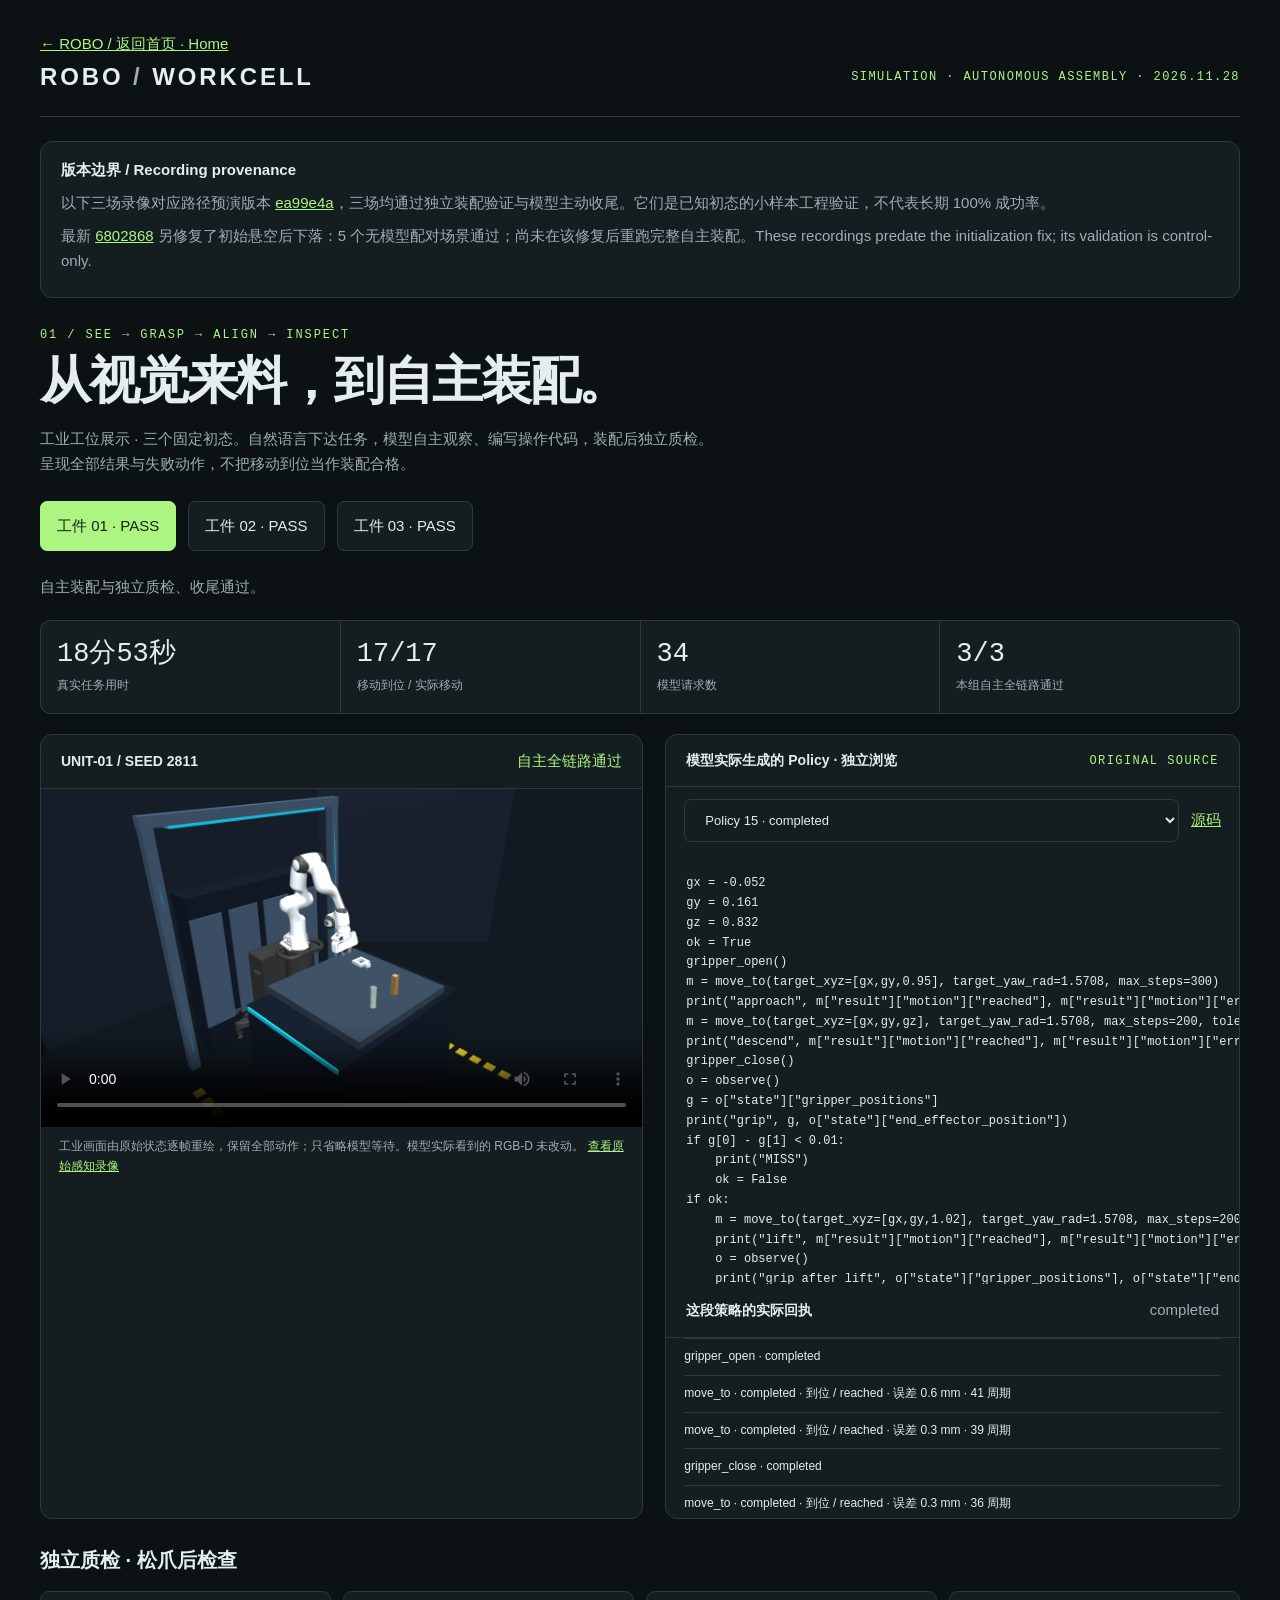
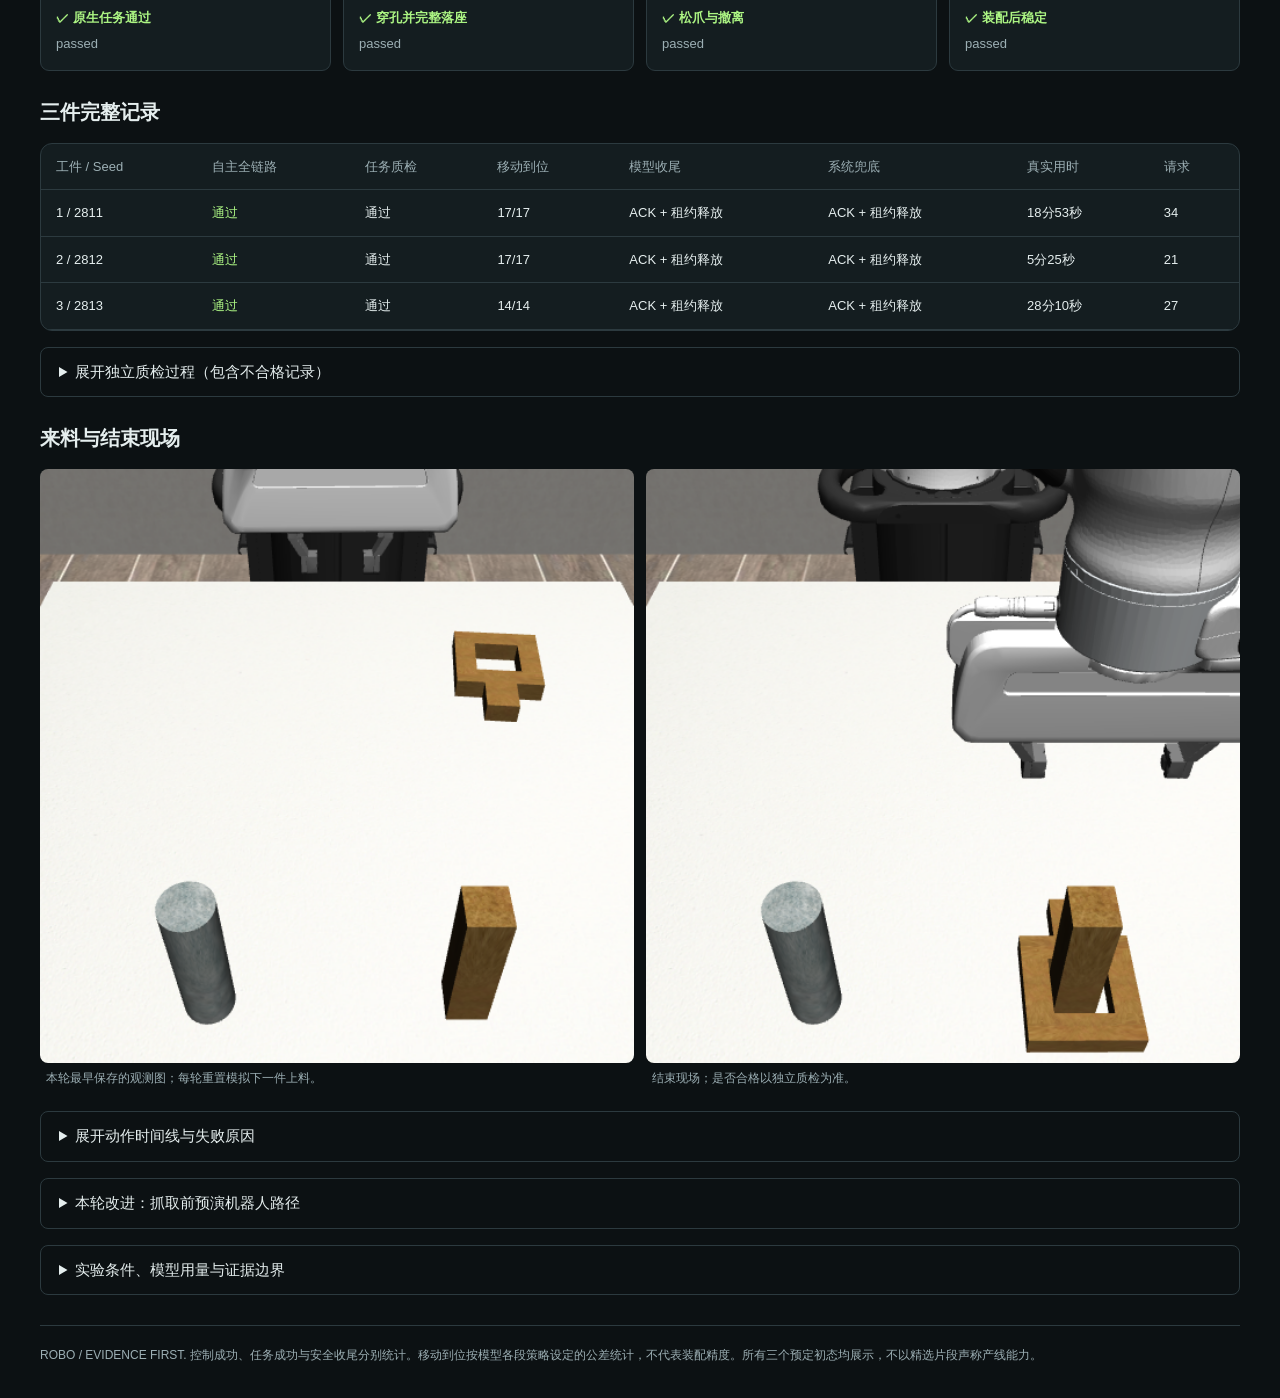
==== assembly/index.html @ 978b07e2 "feat: publish autonomous assembly workcell recordings and provenance" ====
<!doctype html><html lang="zh-CN"><meta charset="utf-8"><meta name="viewport" content="width=device-width,initial-scale=1"><title>Robo — 自主装配工位</title>
<style>
:root{color-scheme:dark;--bg:#0c1113;--panel:#141d20;--border:#2c3a3f;--text:#e5eeee;--muted:#9cafb4;--green:#acf583;--orange:#ffbb72;--red:#ff9e94}*{box-sizing:border-box}body{margin:0;background:var(--bg);color:var(--text);font:15px/1.65 -apple-system,BlinkMacSystemFont,'PingFang SC',sans-serif}main{max-width:1500px;margin:auto;padding:32px 40px}header{display:flex;justify-content:space-between;gap:24px;align-items:center;border-bottom:1px solid var(--border);padding-bottom:20px}.brand{font-weight:800;letter-spacing:.12em;font-size:24px}.tag{color:var(--green);font:12px ui-monospace,monospace;letter-spacing:.12em}.eyebrow{color:var(--green);font:12px ui-monospace,monospace;letter-spacing:.16em;margin:30px 0 6px}h1{font-size:clamp(32px,4vw,54px);letter-spacing:-.04em;line-height:1.15;margin:10px 0 16px}p{color:var(--muted);margin:8px 0 20px}nav{display:flex;gap:12px;flex-wrap:wrap;margin:24px 0}button,select,a.button{border:1px solid var(--border);background:var(--panel);color:var(--text);border-radius:7px;padding:12px 16px;font:inherit;cursor:pointer;text-decoration:none}button.active{background:var(--green);color:#13230b;border-color:var(--green)}button:focus-visible,select:focus-visible,a:focus-visible{outline:3px solid var(--orange);outline-offset:3px}button:hover{border-color:var(--green)}.grid{display:grid;grid-template-columns:minmax(0,1.05fr) minmax(0,1fr);gap:22px}.panel{background:var(--panel);border:1px solid var(--border);border-radius:12px;overflow:hidden}.bar{padding:14px 20px;border-bottom:1px solid var(--border);display:flex;justify-content:space-between;gap:10px;align-items:center}.bar strong{font-size:14px}.muted{color:var(--muted)}video{width:100%;display:block;max-height:600px;background:#080c0e;aspect-ratio:16/9;object-fit:contain}.video-note{padding:10px 18px;font-size:12px;color:var(--muted)}.kpis{display:grid;grid-template-columns:repeat(4,1fr);gap:1px;background:var(--border);border:1px solid var(--border);border-radius:10px;overflow:hidden;margin:20px 0}.kpi{background:var(--panel);padding:16px}.kpi b{display:block;font:27px/1.3 ui-monospace,monospace}.kpi span{font-size:12px;color:var(--muted)}.pass{color:var(--green)}.fail{color:var(--red)}.warn{color:var(--orange)}pre{margin:0;padding:20px;overflow:auto;font:12px/1.65 ui-monospace,SFMono-Regular,Menlo,monospace;tab-size:4;white-space:pre;max-height:430px;min-height:250px}.policy-controls{padding:12px 18px;display:flex;align-items:center;gap:12px}.policy-controls a{white-space:nowrap;flex-shrink:0}.policy-controls select{width:100%;min-width:0;font-size:13px}.receipt{padding:0 18px 16px;font-size:12px;max-height:180px;overflow:auto}.receipt div{padding:8px 0;border-top:1px solid var(--border)}.section{margin-top:25px}h2{font-size:20px;margin:0 0 14px}.checks{display:grid;grid-template-columns:repeat(4,1fr);gap:12px}.check{padding:15px;background:var(--panel);border:1px solid var(--border);border-radius:9px;font-size:13px}.check b{display:block;margin-bottom:5px}.check span{color:var(--muted)}table{width:100%;border-collapse:collapse;font-size:13px}td,th{padding:12px 15px;border-bottom:1px solid var(--border);text-align:left;white-space:nowrap}th{color:var(--muted);font-weight:400}.scroll{overflow:auto}.images{display:grid;grid-template-columns:1fr 1fr;gap:12px}.images img{width:100%;display:block;border-radius:8px}.images figure{margin:0}.images figcaption{font-size:12px;color:var(--muted);padding:6px}details{margin:16px 0;border:1px solid var(--border);border-radius:8px;padding:12px 18px}summary{cursor:pointer}details p{font-size:13px;margin:14px 0 4px}.foot{font-size:12px;color:var(--muted);border-top:1px solid var(--border);padding-top:20px;margin-top:30px}a{color:var(--green)}.ledger{max-height:290px;overflow:auto}.empty{padding:30px;color:var(--muted)}@media(max-width:900px){main{padding:20px}.grid{grid-template-columns:1fr}.checks{grid-template-columns:1fr 1fr}.tag{font-size:10px}.kpis{grid-template-columns:1fr 1fr}h1{font-size:36px}}
</style>
<main><a href="../" style="color:var(--green)">← ROBO / 返回首页 · Home</a><header><div class="brand">ROBO <span class="muted">/</span> WORKCELL</div><div class="tag">SIMULATION · AUTONOMOUS ASSEMBLY · 2026.11.28</div></header>
<section class="panel" style="padding:16px 20px;margin:24px 0"><strong>版本边界 / Recording provenance</strong><p style="margin:8px 0">以下三场录像对应路径预演版本 <a href="https://github.com/hxx90/coding-agent-harness/commit/ea99e4af272f3b3e400b6717c5400585ddd5ea80">ea99e4a</a>，三场均通过独立装配验证与模型主动收尾。它们是已知初态的小样本工程验证，不代表长期 100% 成功率。</p><p style="margin:8px 0">最新 <a href="https://github.com/hxx90/coding-agent-harness/commit/6802868bf4bb532f361276864026e5492bf01d02">6802868</a> 另修复了初始悬空后下落：5 个无模型配对场景通过；尚未在该修复后重跑完整自主装配。These recordings predate the initialization fix; its validation is control-only.</p></section><div class="eyebrow">01 / SEE → GRASP → ALIGN → INSPECT</div><h1>从视觉来料，到自主装配。</h1><p>工业工位展示 · 三个固定初态。自然语言下达任务，模型自主观察、编写操作代码，装配后独立质检。<br>呈现全部结果与失败动作，不把移动到位当作装配合格。</p>
<nav id="units" aria-label="选择工件"></nav><p id="outcome"></p><div class="kpis" id="kpis"></div>
<div class="grid"><section class="panel"><div class="bar"><strong id="videoTitle">工位录像</strong><span id="verdict"></span></div><video id="video" controls playsinline preload="metadata"></video><div class="video-note">工业画面由原始状态逐帧重绘，保留全部动作；只省略模型等待。模型实际看到的 RGB-D 未改动。 <a id="actorVideo">查看原始感知录像</a></div></section>
<section class="panel"><div class="bar"><strong>模型实际生成的 Policy · 独立浏览</strong><span class="tag">ORIGINAL SOURCE</span></div><div class="policy-controls"><select id="policy" aria-label="选择策略源码"></select><a id="download" download>源码</a></div><pre id="code"></pre><div class="bar"><strong>这段策略的实际回执</strong><span class="muted" id="policyStatus"></span></div><div class="receipt" id="receipts"></div></section></div>
<section class="section"><h2>独立质检 · 松爪后检查</h2><div class="checks" id="checks"></div></section>
<section class="section"><h2>三件完整记录</h2><div class="panel scroll"><table><thead><tr><th>工件 / Seed</th><th>自主全链路</th><th>任务质检</th><th>移动到位</th><th>模型收尾</th><th>系统兜底</th><th>真实用时</th><th>请求</th></tr></thead><tbody id="results"></tbody></table></div></section>
<details><summary>展开独立质检过程（包含不合格记录）</summary><div class="scroll"><table><thead><tr><th>任务时间</th><th>来源</th><th>结果</th><th>通过检查</th></tr></thead><tbody id="qcHistory"></tbody></table></div></details><section class="section"><h2>来料与结束现场</h2><div class="images"><figure><img id="initial" alt="本轮最早保存的观测图"><figcaption>本轮最早保存的观测图；每轮重置模拟下一件上料。</figcaption></figure><figure><img id="final" alt="本轮结束现场"><figcaption>结束现场；是否合格以独立质检为准。</figcaption></figure></div></section>
<details><summary>展开动作时间线与失败原因</summary><p>以下是任务墙钟时间，不是视频播放进度。代码浏览也不会改变或重放任何动作。</p><div class="ledger"><table><thead><tr><th>时间</th><th>Policy</th><th>动作</th><th>结果</th><th>位置误差</th></tr></thead><tbody id="actions"></tbody></table></div><p id="errors"></p></details>
<details><summary>本轮改进：抓取前预演机器人路径</summary><p>对同一视觉估计，原角度在无模型诊断中未到位；夹爪等价朝向的五段路径通过。模型自行估计路径并调用预演。预演不含活动物体接触或载荷，不能保证实际抓取与装配。</p><p>维持 legacy 控制器，H1 与模型不变。新增虚拟计算单独统计；历史结果不构成等算力随机 A/B。</p></details><details><summary>实验条件、模型用量与证据边界</summary><p id="conditions"></p><p id="tokens"></p><p>固定候选版本，H1 开启；没有注入历史成功策略，没有向模型提供物体真值。单件场景重置模拟上料，并非连续供料设备。本演示不能证明工厂节拍、长期成功率或真实机器人可靠性。</p><p><a href="data.json">结构化演示数据</a> · <a href="evidence.md">完整报告</a> · <a href="protocol.json">预先固定的协议</a></p></details>
<div class="foot">ROBO / EVIDENCE FIRST. 控制成功、任务成功与安全收尾分别统计。移动到位按模型各段策略设定的公差统计，不代表装配精度。所有三个预定初态均展示，不以精选片段声称产线能力。</div></main>
<script src="data.js"></script><script>
const $=s=>document.querySelector(s), D=window.DEMO;let current=null;
const duration=s=>`${Math.floor(Math.round(s)/60)}分${Math.round(s)%60}秒`,bool=b=>b?'通过':'未通过';
function cell(text,cls=''){const e=document.createElement('td');e.textContent=text;e.className=cls;return e}
function policyView(index){const p=current.policies[index];$('#code').textContent=p?p.code:'本轮没有生成可保存的策略。';$('#receipts').replaceChildren();$('#policyStatus').textContent=p?p.status:'';$('#download').hidden=!p;if(!p)return;$('#download').href=p.path;for(const s of p.steps){const e=document.createElement('div');const m=s.motion;e.textContent=`${s.name||s.kind} · ${s.status||'已记录'}`+(m?` · ${m.reached?'到位':'未到位'} / ${m.reason} · 误差 ${(m.error_max_m*1000).toFixed(1)} mm · ${m.cycles} 周期`:'');if(m&&!m.reached)e.className='warn';$('#receipts').append(e)}}
function selectRun(r){current=r;$("#outcome").textContent=r.outcome;for(const b of $('#units').children)b.classList.toggle('active',b.dataset.id===r.id);$('#videoTitle').textContent=`${r.id.toUpperCase()} / SEED ${r.seed}`;$('#verdict').textContent=r.full_success?'自主全链路通过':'未完成自主全链路';$('#verdict').className=r.full_success?'pass':'warn';const v=$('#video');if(r.video){v.src=r.video;v.hidden=false;v.poster=r.poster||r.initial||''}else{v.removeAttribute('src');v.hidden=true}$('#kpis').replaceChildren();for(const [value,label]of [[duration(r.elapsed_seconds),'真实任务用时'],[`${r.control_reached}/${r.control_attempts}`,'移动到位 / 实际移动'],[r.requests,'模型请求数'],[`${D.runs.filter(x=>x.full_success).length}/${D.runs.length}`,'本组自主全链路通过']]){const e=document.createElement('div');e.className='kpi';const b=document.createElement('b');b.textContent=value;const s=document.createElement('span');s.textContent=label;e.append(b,s);$('#kpis').append(e)}
$('#actorVideo').href=r.actor_video||r.video;$('#policy').replaceChildren();r.policies.forEach((p,i)=>{const o=document.createElement('option');o.value=i;o.textContent=`Policy ${String(p.index).padStart(2,'0')} · ${p.status}`;$('#policy').append(o)});$('#policy').disabled=!r.policies.length;const focusIndex=Math.max(0,r.policies.findLastIndex(p=>p.status==='completed'&&p.steps.some(s=>s.name==='gripper_close')));$('#policy').value=focusIndex;policyView(focusIndex);
$('#checks').replaceChildren();const labels={official_nut_assembly:'原生任务通过',peg_inside_seated_hole:'穿孔并完整落座',released_and_retreated:'松爪与撤离',stable_insertion:'装配后稳定'};for(const [name,label]of Object.entries(labels)){const c=r.checks.find(x=>x.name===name),e=document.createElement('div');e.className='check';const b=document.createElement('b');b.textContent=(c&&c.status==='passed'?'✓ ':'— ')+label;b.className=c&&c.status==='passed'?'pass':'warn';const s=document.createElement('span');s.textContent=c?c.status:'未获得外部质检结果';e.append(b,s);$('#checks').append(e)}
for(const key of ['initial','final']){const img=$('#'+key);img.hidden=!r[key];if(r[key])img.src=r[key]}
$('#qcHistory').replaceChildren();for(const q of r.verification_history){const tr=document.createElement('tr');tr.append(cell(duration(q.wall_seconds)),cell(q.source),cell(q.status,q.status==='passed'?'pass':'warn'),cell(`${q.checks.filter(c=>c.status==='passed').length}/${q.checks.length}`));$('#qcHistory').append(tr)}$('#actions').replaceChildren();for(const a of r.actions){const tr=document.createElement('tr'),m=a.motion;tr.append(cell(a.wall_seconds===null?'—':duration(a.wall_seconds)),cell(String(a.policy)),cell(a.name),cell(m?m.reason:(a.preview?`预演 ${a.preview.reason} / ${a.preview.completed_waypoints} 段`:(a.status||'已记录')),m&&!m.reached?'warn':''),cell(m?`${(m.error_max_m*1000).toFixed(1)} mm`:'—'));$('#actions').append(tr)}
$('#errors').textContent='模型响应错误：'+JSON.stringify(r.errors)+'；工具/策略错误：'+JSON.stringify(r.tool_errors||[]);$('#conditions').textContent=`模型 ${r.model.name} · H1 ${r.h1} · Seed ${r.seed} · 虚拟预演 ${r.preview_passed}/${r.preview_calls} 通过，${r.virtual_cycles} 周期，${r.preview_seconds.toFixed(1)} 秒 · 策略 ${r.policies.length} 段 · H1 实际调用 ${r.helper_calls} 次 · 试验候选源码一致 ${r.source_unchanged?'是':'否'} · 项目配置已恢复 ${r.config_restored?'是':'否'}。`;$('#tokens').textContent=`报告输入 ${r.input_tokens.toLocaleString()} tokens，输出 ${r.output_tokens.toLocaleString()}，缓存 ${r.cached_tokens.toLocaleString()}；用量未知请求 ${r.usage_unknown_requests}。这是后端报告用量，不据此推算费用。`;}
$('#policy').addEventListener('change',e=>policyView(Number(e.target.value)));
for(const [i,r]of D.runs.entries()){const b=document.createElement('button');b.dataset.id=r.id;b.textContent=`工件 ${String(i+1).padStart(2,'0')} · ${r.full_success?'PASS':'INCOMPLETE'}`;b.onclick=()=>selectRun(r);$('#units').append(b);const tr=document.createElement('tr');tr.append(cell(`${i+1} / ${r.seed}`),cell(bool(r.full_success),r.full_success?'pass':'warn'),cell(bool(r.task_passed)),cell(`${r.control_reached}/${r.control_attempts}`),cell(r.actor_cleanup?'ACK + 租约释放':'未完整完成'),cell(r.fallback_stop_ack&&r.fallback_release?'ACK + 租约释放':'见报告'),cell(duration(r.elapsed_seconds)),cell(String(r.requests)));$('#results').append(tr)}if(D.runs.length)selectRun(D.runs.find(r=>r.full_success)||D.runs.reduce((a,b)=>a.physical_commands_started>=b.physical_commands_started?a:b));
</script></html>
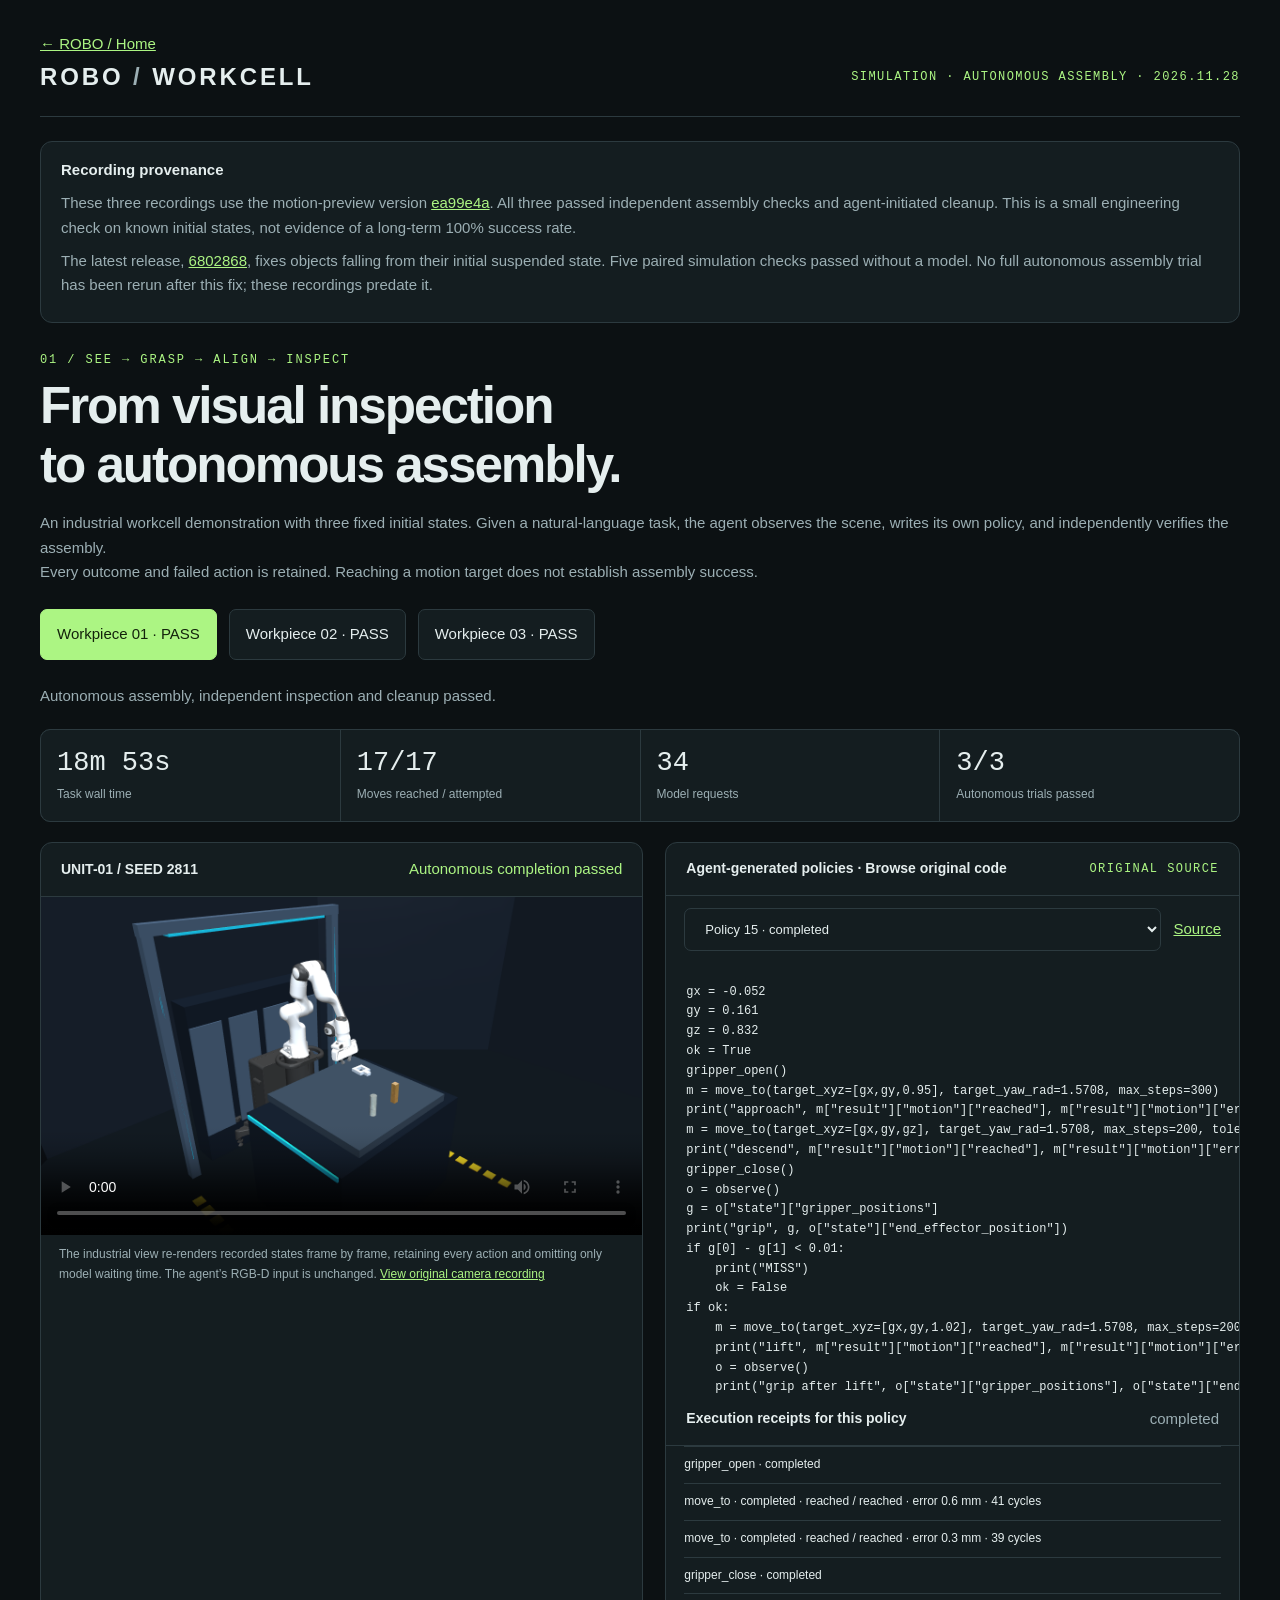
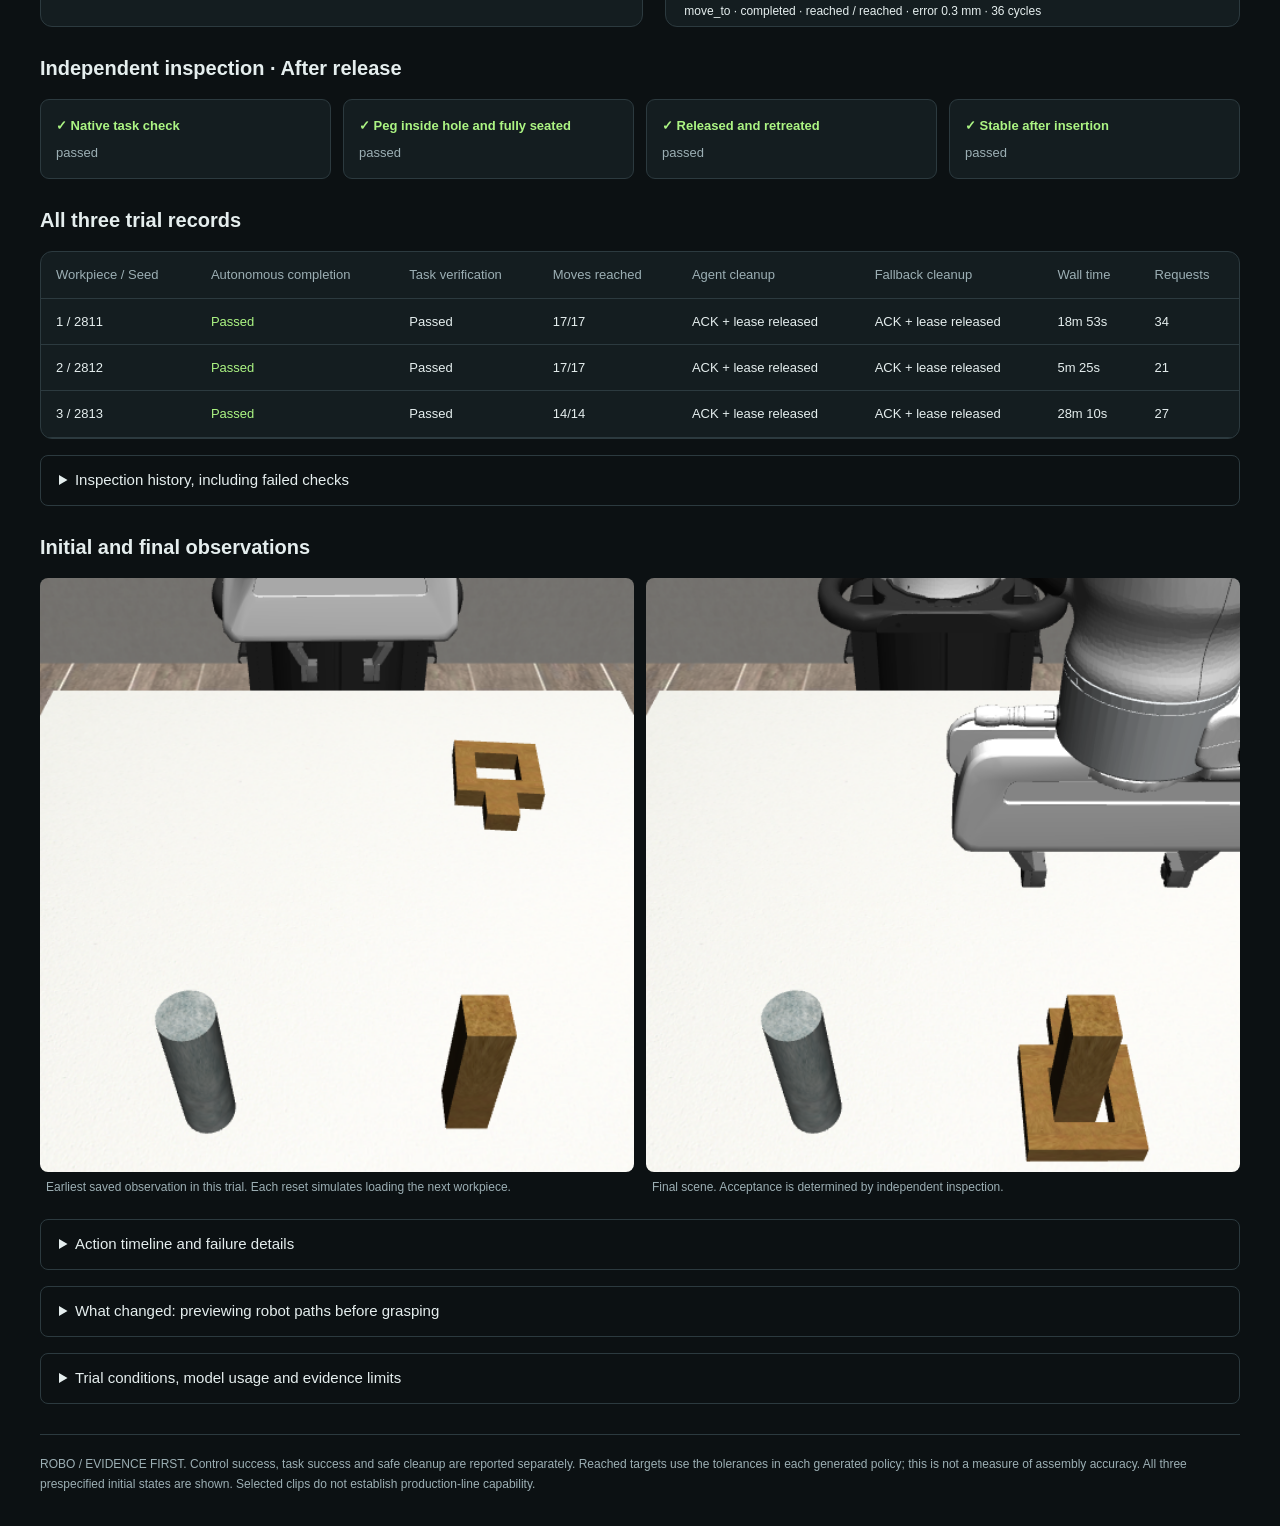
==== commit 1ca7e0ee: "fix(site): present assembly workcell and default landing page in English" ====
--- a/assembly/index.html
+++ b/assembly/index.html
@@ -1,29 +1,29 @@
-<!doctype html><html lang="zh-CN"><meta charset="utf-8"><meta name="viewport" content="width=device-width,initial-scale=1"><title>Robo — 自主装配工位</title>
+<!doctype html><html lang="en"><meta charset="utf-8"><meta name="viewport" content="width=device-width,initial-scale=1"><title>Robo — Autonomous Assembly Workcell</title>
 <style>
 :root{color-scheme:dark;--bg:#0c1113;--panel:#141d20;--border:#2c3a3f;--text:#e5eeee;--muted:#9cafb4;--green:#acf583;--orange:#ffbb72;--red:#ff9e94}*{box-sizing:border-box}body{margin:0;background:var(--bg);color:var(--text);font:15px/1.65 -apple-system,BlinkMacSystemFont,'PingFang SC',sans-serif}main{max-width:1500px;margin:auto;padding:32px 40px}header{display:flex;justify-content:space-between;gap:24px;align-items:center;border-bottom:1px solid var(--border);padding-bottom:20px}.brand{font-weight:800;letter-spacing:.12em;font-size:24px}.tag{color:var(--green);font:12px ui-monospace,monospace;letter-spacing:.12em}.eyebrow{color:var(--green);font:12px ui-monospace,monospace;letter-spacing:.16em;margin:30px 0 6px}h1{font-size:clamp(32px,4vw,54px);letter-spacing:-.04em;line-height:1.15;margin:10px 0 16px}p{color:var(--muted);margin:8px 0 20px}nav{display:flex;gap:12px;flex-wrap:wrap;margin:24px 0}button,select,a.button{border:1px solid var(--border);background:var(--panel);color:var(--text);border-radius:7px;padding:12px 16px;font:inherit;cursor:pointer;text-decoration:none}button.active{background:var(--green);color:#13230b;border-color:var(--green)}button:focus-visible,select:focus-visible,a:focus-visible{outline:3px solid var(--orange);outline-offset:3px}button:hover{border-color:var(--green)}.grid{display:grid;grid-template-columns:minmax(0,1.05fr) minmax(0,1fr);gap:22px}.panel{background:var(--panel);border:1px solid var(--border);border-radius:12px;overflow:hidden}.bar{padding:14px 20px;border-bottom:1px solid var(--border);display:flex;justify-content:space-between;gap:10px;align-items:center}.bar strong{font-size:14px}.muted{color:var(--muted)}video{width:100%;display:block;max-height:600px;background:#080c0e;aspect-ratio:16/9;object-fit:contain}.video-note{padding:10px 18px;font-size:12px;color:var(--muted)}.kpis{display:grid;grid-template-columns:repeat(4,1fr);gap:1px;background:var(--border);border:1px solid var(--border);border-radius:10px;overflow:hidden;margin:20px 0}.kpi{background:var(--panel);padding:16px}.kpi b{display:block;font:27px/1.3 ui-monospace,monospace}.kpi span{font-size:12px;color:var(--muted)}.pass{color:var(--green)}.fail{color:var(--red)}.warn{color:var(--orange)}pre{margin:0;padding:20px;overflow:auto;font:12px/1.65 ui-monospace,SFMono-Regular,Menlo,monospace;tab-size:4;white-space:pre;max-height:430px;min-height:250px}.policy-controls{padding:12px 18px;display:flex;align-items:center;gap:12px}.policy-controls a{white-space:nowrap;flex-shrink:0}.policy-controls select{width:100%;min-width:0;font-size:13px}.receipt{padding:0 18px 16px;font-size:12px;max-height:180px;overflow:auto}.receipt div{padding:8px 0;border-top:1px solid var(--border)}.section{margin-top:25px}h2{font-size:20px;margin:0 0 14px}.checks{display:grid;grid-template-columns:repeat(4,1fr);gap:12px}.check{padding:15px;background:var(--panel);border:1px solid var(--border);border-radius:9px;font-size:13px}.check b{display:block;margin-bottom:5px}.check span{color:var(--muted)}table{width:100%;border-collapse:collapse;font-size:13px}td,th{padding:12px 15px;border-bottom:1px solid var(--border);text-align:left;white-space:nowrap}th{color:var(--muted);font-weight:400}.scroll{overflow:auto}.images{display:grid;grid-template-columns:1fr 1fr;gap:12px}.images img{width:100%;display:block;border-radius:8px}.images figure{margin:0}.images figcaption{font-size:12px;color:var(--muted);padding:6px}details{margin:16px 0;border:1px solid var(--border);border-radius:8px;padding:12px 18px}summary{cursor:pointer}details p{font-size:13px;margin:14px 0 4px}.foot{font-size:12px;color:var(--muted);border-top:1px solid var(--border);padding-top:20px;margin-top:30px}a{color:var(--green)}.ledger{max-height:290px;overflow:auto}.empty{padding:30px;color:var(--muted)}@media(max-width:900px){main{padding:20px}.grid{grid-template-columns:1fr}.checks{grid-template-columns:1fr 1fr}.tag{font-size:10px}.kpis{grid-template-columns:1fr 1fr}h1{font-size:36px}}
 </style>
-<main><a href="../" style="color:var(--green)">← ROBO / 返回首页 · Home</a><header><div class="brand">ROBO <span class="muted">/</span> WORKCELL</div><div class="tag">SIMULATION · AUTONOMOUS ASSEMBLY · 2026.11.28</div></header>
-<section class="panel" style="padding:16px 20px;margin:24px 0"><strong>版本边界 / Recording provenance</strong><p style="margin:8px 0">以下三场录像对应路径预演版本 <a href="https://github.com/hxx90/coding-agent-harness/commit/ea99e4af272f3b3e400b6717c5400585ddd5ea80">ea99e4a</a>，三场均通过独立装配验证与模型主动收尾。它们是已知初态的小样本工程验证，不代表长期 100% 成功率。</p><p style="margin:8px 0">最新 <a href="https://github.com/hxx90/coding-agent-harness/commit/6802868bf4bb532f361276864026e5492bf01d02">6802868</a> 另修复了初始悬空后下落：5 个无模型配对场景通过；尚未在该修复后重跑完整自主装配。These recordings predate the initialization fix; its validation is control-only.</p></section><div class="eyebrow">01 / SEE → GRASP → ALIGN → INSPECT</div><h1>从视觉来料，到自主装配。</h1><p>工业工位展示 · 三个固定初态。自然语言下达任务，模型自主观察、编写操作代码，装配后独立质检。<br>呈现全部结果与失败动作，不把移动到位当作装配合格。</p>
-<nav id="units" aria-label="选择工件"></nav><p id="outcome"></p><div class="kpis" id="kpis"></div>
-<div class="grid"><section class="panel"><div class="bar"><strong id="videoTitle">工位录像</strong><span id="verdict"></span></div><video id="video" controls playsinline preload="metadata"></video><div class="video-note">工业画面由原始状态逐帧重绘，保留全部动作；只省略模型等待。模型实际看到的 RGB-D 未改动。 <a id="actorVideo">查看原始感知录像</a></div></section>
-<section class="panel"><div class="bar"><strong>模型实际生成的 Policy · 独立浏览</strong><span class="tag">ORIGINAL SOURCE</span></div><div class="policy-controls"><select id="policy" aria-label="选择策略源码"></select><a id="download" download>源码</a></div><pre id="code"></pre><div class="bar"><strong>这段策略的实际回执</strong><span class="muted" id="policyStatus"></span></div><div class="receipt" id="receipts"></div></section></div>
-<section class="section"><h2>独立质检 · 松爪后检查</h2><div class="checks" id="checks"></div></section>
-<section class="section"><h2>三件完整记录</h2><div class="panel scroll"><table><thead><tr><th>工件 / Seed</th><th>自主全链路</th><th>任务质检</th><th>移动到位</th><th>模型收尾</th><th>系统兜底</th><th>真实用时</th><th>请求</th></tr></thead><tbody id="results"></tbody></table></div></section>
-<details><summary>展开独立质检过程（包含不合格记录）</summary><div class="scroll"><table><thead><tr><th>任务时间</th><th>来源</th><th>结果</th><th>通过检查</th></tr></thead><tbody id="qcHistory"></tbody></table></div></details><section class="section"><h2>来料与结束现场</h2><div class="images"><figure><img id="initial" alt="本轮最早保存的观测图"><figcaption>本轮最早保存的观测图；每轮重置模拟下一件上料。</figcaption></figure><figure><img id="final" alt="本轮结束现场"><figcaption>结束现场；是否合格以独立质检为准。</figcaption></figure></div></section>
-<details><summary>展开动作时间线与失败原因</summary><p>以下是任务墙钟时间，不是视频播放进度。代码浏览也不会改变或重放任何动作。</p><div class="ledger"><table><thead><tr><th>时间</th><th>Policy</th><th>动作</th><th>结果</th><th>位置误差</th></tr></thead><tbody id="actions"></tbody></table></div><p id="errors"></p></details>
-<details><summary>本轮改进：抓取前预演机器人路径</summary><p>对同一视觉估计，原角度在无模型诊断中未到位；夹爪等价朝向的五段路径通过。模型自行估计路径并调用预演。预演不含活动物体接触或载荷，不能保证实际抓取与装配。</p><p>维持 legacy 控制器，H1 与模型不变。新增虚拟计算单独统计；历史结果不构成等算力随机 A/B。</p></details><details><summary>实验条件、模型用量与证据边界</summary><p id="conditions"></p><p id="tokens"></p><p>固定候选版本，H1 开启；没有注入历史成功策略，没有向模型提供物体真值。单件场景重置模拟上料，并非连续供料设备。本演示不能证明工厂节拍、长期成功率或真实机器人可靠性。</p><p><a href="data.json">结构化演示数据</a> · <a href="evidence.md">完整报告</a> · <a href="protocol.json">预先固定的协议</a></p></details>
-<div class="foot">ROBO / EVIDENCE FIRST. 控制成功、任务成功与安全收尾分别统计。移动到位按模型各段策略设定的公差统计，不代表装配精度。所有三个预定初态均展示，不以精选片段声称产线能力。</div></main>
+<main><a href="../" style="color:var(--green)">← ROBO / Home</a><header><div class="brand">ROBO <span class="muted">/</span> WORKCELL</div><div class="tag">SIMULATION · AUTONOMOUS ASSEMBLY · 2026.11.28</div></header>
+<section class="panel" style="padding:16px 20px;margin:24px 0"><strong>Recording provenance</strong><p style="margin:8px 0">These three recordings use the motion-preview version <a href="https://github.com/hxx90/coding-agent-harness/commit/ea99e4af272f3b3e400b6717c5400585ddd5ea80">ea99e4a</a>. All three passed independent assembly checks and agent-initiated cleanup. This is a small engineering check on known initial states, not evidence of a long-term 100% success rate.</p><p style="margin:8px 0">The latest release, <a href="https://github.com/hxx90/coding-agent-harness/commit/6802868bf4bb532f361276864026e5492bf01d02">6802868</a>, fixes objects falling from their initial suspended state. Five paired simulation checks passed without a model. No full autonomous assembly trial has been rerun after this fix; these recordings predate it.</p></section><div class="eyebrow">01 / SEE → GRASP → ALIGN → INSPECT</div><h1>From visual inspection<br>to autonomous assembly.</h1><p>An industrial workcell demonstration with three fixed initial states. Given a natural-language task, the agent observes the scene, writes its own policy, and independently verifies the assembly.<br>Every outcome and failed action is retained. Reaching a motion target does not establish assembly success.</p>
+<nav id="units" aria-label="Select a workpiece"></nav><p id="outcome"></p><div class="kpis" id="kpis"></div>
+<div class="grid"><section class="panel"><div class="bar"><strong id="videoTitle">Workcell recording</strong><span id="verdict"></span></div><video id="video" controls playsinline preload="metadata"></video><div class="video-note">The industrial view re-renders recorded states frame by frame, retaining every action and omitting only model waiting time. The agent’s RGB-D input is unchanged. <a id="actorVideo">View original camera recording</a></div></section>
+<section class="panel"><div class="bar"><strong>Agent-generated policies · Browse original code</strong><span class="tag">ORIGINAL SOURCE</span></div><div class="policy-controls"><select id="policy" aria-label="Select policy source"></select><a id="download" download>Source</a></div><pre id="code"></pre><div class="bar"><strong>Execution receipts for this policy</strong><span class="muted" id="policyStatus"></span></div><div class="receipt" id="receipts"></div></section></div>
+<section class="section"><h2>Independent inspection · After release</h2><div class="checks" id="checks"></div></section>
+<section class="section"><h2>All three trial records</h2><div class="panel scroll"><table><thead><tr><th>Workpiece / Seed</th><th>Autonomous completion</th><th>Task verification</th><th>Moves reached</th><th>Agent cleanup</th><th>Fallback cleanup</th><th>Wall time</th><th>Requests</th></tr></thead><tbody id="results"></tbody></table></div></section>
+<details><summary>Inspection history, including failed checks</summary><div class="scroll"><table><thead><tr><th>Task time</th><th>Source</th><th>Result</th><th>Checks passed</th></tr></thead><tbody id="qcHistory"></tbody></table></div></details><section class="section"><h2>Initial and final observations</h2><div class="images"><figure><img id="initial" alt="Earliest saved observation in this trial"><figcaption>Earliest saved observation in this trial. Each reset simulates loading the next workpiece.</figcaption></figure><figure><img id="final" alt="Final scene in this trial"><figcaption>Final scene. Acceptance is determined by independent inspection.</figcaption></figure></div></section>
+<details><summary>Action timeline and failure details</summary><p>Times below are task wall time, not video timestamps. Browsing code does not alter or replay any action.</p><div class="ledger"><table><thead><tr><th>Time</th><th>Policy</th><th>Action</th><th>Result</th><th>Position error</th></tr></thead><tbody id="actions"></tbody></table></div><p id="errors"></p></details>
+<details><summary>What changed: previewing robot paths before grasping</summary><p>For the same visual estimate, the original orientation failed to reach its target in a model-free diagnostic; a five-segment path using an equivalent gripper orientation passed. The agent estimates paths and requests previews itself. Previews exclude contact with movable objects and payload effects, so they cannot guarantee grasping or assembly.</p><p>The legacy controller, H1 and model are unchanged. Added preview computation is reported separately; historical results are not a randomized comparison with equal compute.</p></details><details><summary>Trial conditions, model usage and evidence limits</summary><p id="conditions"></p><p id="tokens"></p><p>The candidate version is fixed and H1 is enabled. No historical winning policy or ground-truth object state was supplied to the agent. A scene reset simulates loading one workpiece; this is not continuous feeding. This demonstration does not establish factory throughput, long-term success rates or real-robot reliability.</p><p><a href="data.json">Structured trial data</a> · <a href="evidence.md">Evidence report</a> · <a href="protocol.json">Prespecified protocol</a></p></details>
+<div class="foot">ROBO / EVIDENCE FIRST. Control success, task success and safe cleanup are reported separately. Reached targets use the tolerances in each generated policy; this is not a measure of assembly accuracy. All three prespecified initial states are shown. Selected clips do not establish production-line capability.</div></main>
 <script src="data.js"></script><script>
 const $=s=>document.querySelector(s), D=window.DEMO;let current=null;
-const duration=s=>`${Math.floor(Math.round(s)/60)}分${Math.round(s)%60}秒`,bool=b=>b?'通过':'未通过';
+const duration=s=>`${Math.floor(Math.round(s)/60)}m ${Math.round(s)%60}s`,bool=b=>b?'Passed':'Not passed';
 function cell(text,cls=''){const e=document.createElement('td');e.textContent=text;e.className=cls;return e}
-function policyView(index){const p=current.policies[index];$('#code').textContent=p?p.code:'本轮没有生成可保存的策略。';$('#receipts').replaceChildren();$('#policyStatus').textContent=p?p.status:'';$('#download').hidden=!p;if(!p)return;$('#download').href=p.path;for(const s of p.steps){const e=document.createElement('div');const m=s.motion;e.textContent=`${s.name||s.kind} · ${s.status||'已记录'}`+(m?` · ${m.reached?'到位':'未到位'} / ${m.reason} · 误差 ${(m.error_max_m*1000).toFixed(1)} mm · ${m.cycles} 周期`:'');if(m&&!m.reached)e.className='warn';$('#receipts').append(e)}}
-function selectRun(r){current=r;$("#outcome").textContent=r.outcome;for(const b of $('#units').children)b.classList.toggle('active',b.dataset.id===r.id);$('#videoTitle').textContent=`${r.id.toUpperCase()} / SEED ${r.seed}`;$('#verdict').textContent=r.full_success?'自主全链路通过':'未完成自主全链路';$('#verdict').className=r.full_success?'pass':'warn';const v=$('#video');if(r.video){v.src=r.video;v.hidden=false;v.poster=r.poster||r.initial||''}else{v.removeAttribute('src');v.hidden=true}$('#kpis').replaceChildren();for(const [value,label]of [[duration(r.elapsed_seconds),'真实任务用时'],[`${r.control_reached}/${r.control_attempts}`,'移动到位 / 实际移动'],[r.requests,'模型请求数'],[`${D.runs.filter(x=>x.full_success).length}/${D.runs.length}`,'本组自主全链路通过']]){const e=document.createElement('div');e.className='kpi';const b=document.createElement('b');b.textContent=value;const s=document.createElement('span');s.textContent=label;e.append(b,s);$('#kpis').append(e)}
+function policyView(index){const p=current.policies[index];$('#code').textContent=p?p.code:'No policy was saved in this trial.';$('#receipts').replaceChildren();$('#policyStatus').textContent=p?p.status:'';$('#download').hidden=!p;if(!p)return;$('#download').href=p.path;for(const s of p.steps){const e=document.createElement('div');const m=s.motion;e.textContent=`${s.name||s.kind} · ${s.status||'recorded'}`+(m?` · ${m.reached?'reached':'not reached'} / ${m.reason} · error ${(m.error_max_m*1000).toFixed(1)} mm · ${m.cycles} cycles`:'');if(m&&!m.reached)e.className='warn';$('#receipts').append(e)}}
+function selectRun(r){current=r;$("#outcome").textContent=r.full_success?"Autonomous assembly, independent inspection and cleanup passed.":"Autonomous completion was not established; inspect the results below.";for(const b of $('#units').children)b.classList.toggle('active',b.dataset.id===r.id);$('#videoTitle').textContent=`${r.id.toUpperCase()} / SEED ${r.seed}`;$('#verdict').textContent=r.full_success?'Autonomous completion passed':'Autonomous completion incomplete';$('#verdict').className=r.full_success?'pass':'warn';const v=$('#video');if(r.video){v.src=r.video;v.hidden=false;v.poster=r.poster||r.initial||''}else{v.removeAttribute('src');v.hidden=true}$('#kpis').replaceChildren();for(const [value,label]of [[duration(r.elapsed_seconds),'Task wall time'],[`${r.control_reached}/${r.control_attempts}`,'Moves reached / attempted'],[r.requests,'Model requests'],[`${D.runs.filter(x=>x.full_success).length}/${D.runs.length}`,'Autonomous trials passed']]){const e=document.createElement('div');e.className='kpi';const b=document.createElement('b');b.textContent=value;const s=document.createElement('span');s.textContent=label;e.append(b,s);$('#kpis').append(e)}
 $('#actorVideo').href=r.actor_video||r.video;$('#policy').replaceChildren();r.policies.forEach((p,i)=>{const o=document.createElement('option');o.value=i;o.textContent=`Policy ${String(p.index).padStart(2,'0')} · ${p.status}`;$('#policy').append(o)});$('#policy').disabled=!r.policies.length;const focusIndex=Math.max(0,r.policies.findLastIndex(p=>p.status==='completed'&&p.steps.some(s=>s.name==='gripper_close')));$('#policy').value=focusIndex;policyView(focusIndex);
-$('#checks').replaceChildren();const labels={official_nut_assembly:'原生任务通过',peg_inside_seated_hole:'穿孔并完整落座',released_and_retreated:'松爪与撤离',stable_insertion:'装配后稳定'};for(const [name,label]of Object.entries(labels)){const c=r.checks.find(x=>x.name===name),e=document.createElement('div');e.className='check';const b=document.createElement('b');b.textContent=(c&&c.status==='passed'?'✓ ':'— ')+label;b.className=c&&c.status==='passed'?'pass':'warn';const s=document.createElement('span');s.textContent=c?c.status:'未获得外部质检结果';e.append(b,s);$('#checks').append(e)}
+$('#checks').replaceChildren();const labels={official_nut_assembly:'Native task check',peg_inside_seated_hole:'Peg inside hole and fully seated',released_and_retreated:'Released and retreated',stable_insertion:'Stable after insertion'};for(const [name,label]of Object.entries(labels)){const c=r.checks.find(x=>x.name===name),e=document.createElement('div');e.className='check';const b=document.createElement('b');b.textContent=(c&&c.status==='passed'?'✓ ':'— ')+label;b.className=c&&c.status==='passed'?'pass':'warn';const s=document.createElement('span');s.textContent=c?c.status:'No external inspection result';e.append(b,s);$('#checks').append(e)}
 for(const key of ['initial','final']){const img=$('#'+key);img.hidden=!r[key];if(r[key])img.src=r[key]}
-$('#qcHistory').replaceChildren();for(const q of r.verification_history){const tr=document.createElement('tr');tr.append(cell(duration(q.wall_seconds)),cell(q.source),cell(q.status,q.status==='passed'?'pass':'warn'),cell(`${q.checks.filter(c=>c.status==='passed').length}/${q.checks.length}`));$('#qcHistory').append(tr)}$('#actions').replaceChildren();for(const a of r.actions){const tr=document.createElement('tr'),m=a.motion;tr.append(cell(a.wall_seconds===null?'—':duration(a.wall_seconds)),cell(String(a.policy)),cell(a.name),cell(m?m.reason:(a.preview?`预演 ${a.preview.reason} / ${a.preview.completed_waypoints} 段`:(a.status||'已记录')),m&&!m.reached?'warn':''),cell(m?`${(m.error_max_m*1000).toFixed(1)} mm`:'—'));$('#actions').append(tr)}
-$('#errors').textContent='模型响应错误：'+JSON.stringify(r.errors)+'；工具/策略错误：'+JSON.stringify(r.tool_errors||[]);$('#conditions').textContent=`模型 ${r.model.name} · H1 ${r.h1} · Seed ${r.seed} · 虚拟预演 ${r.preview_passed}/${r.preview_calls} 通过，${r.virtual_cycles} 周期，${r.preview_seconds.toFixed(1)} 秒 · 策略 ${r.policies.length} 段 · H1 实际调用 ${r.helper_calls} 次 · 试验候选源码一致 ${r.source_unchanged?'是':'否'} · 项目配置已恢复 ${r.config_restored?'是':'否'}。`;$('#tokens').textContent=`报告输入 ${r.input_tokens.toLocaleString()} tokens，输出 ${r.output_tokens.toLocaleString()}，缓存 ${r.cached_tokens.toLocaleString()}；用量未知请求 ${r.usage_unknown_requests}。这是后端报告用量，不据此推算费用。`;}
+$('#qcHistory').replaceChildren();for(const q of r.verification_history){const tr=document.createElement('tr');tr.append(cell(duration(q.wall_seconds)),cell(q.source),cell(q.status,q.status==='passed'?'pass':'warn'),cell(`${q.checks.filter(c=>c.status==='passed').length}/${q.checks.length}`));$('#qcHistory').append(tr)}$('#actions').replaceChildren();for(const a of r.actions){const tr=document.createElement('tr'),m=a.motion;tr.append(cell(a.wall_seconds===null?'—':duration(a.wall_seconds)),cell(String(a.policy)),cell(a.name),cell(m?m.reason:(a.preview?`preview ${a.preview.reason} / ${a.preview.completed_waypoints} waypoints`:(a.status||'recorded')),m&&!m.reached?'warn':''),cell(m?`${(m.error_max_m*1000).toFixed(1)} mm`:'—'));$('#actions').append(tr)}
+$('#errors').textContent='Model response errors: '+JSON.stringify(r.errors)+'; tool/policy errors: '+JSON.stringify(r.tool_errors||[]);$('#conditions').textContent=`Model ${r.model.name} · H1 ${r.h1} · Seed ${r.seed} · Virtual previews: ${r.preview_passed}/${r.preview_calls} passed, ${r.virtual_cycles} cycles, ${r.preview_seconds.toFixed(1)} s · Policies: ${r.policies.length} · H1 calls: ${r.helper_calls} · Candidate source unchanged: ${r.source_unchanged?'yes':'no'} · Project configuration restored: ${r.config_restored?'yes':'no'}.`;$('#tokens').textContent=`Provider-reported input: ${r.input_tokens.toLocaleString()} tokens; output: ${r.output_tokens.toLocaleString()}; cached: ${r.cached_tokens.toLocaleString()}. Requests with unknown usage: ${r.usage_unknown_requests}. These are reported usage figures, not a cost estimate.`;}
 $('#policy').addEventListener('change',e=>policyView(Number(e.target.value)));
-for(const [i,r]of D.runs.entries()){const b=document.createElement('button');b.dataset.id=r.id;b.textContent=`工件 ${String(i+1).padStart(2,'0')} · ${r.full_success?'PASS':'INCOMPLETE'}`;b.onclick=()=>selectRun(r);$('#units').append(b);const tr=document.createElement('tr');tr.append(cell(`${i+1} / ${r.seed}`),cell(bool(r.full_success),r.full_success?'pass':'warn'),cell(bool(r.task_passed)),cell(`${r.control_reached}/${r.control_attempts}`),cell(r.actor_cleanup?'ACK + 租约释放':'未完整完成'),cell(r.fallback_stop_ack&&r.fallback_release?'ACK + 租约释放':'见报告'),cell(duration(r.elapsed_seconds)),cell(String(r.requests)));$('#results').append(tr)}if(D.runs.length)selectRun(D.runs.find(r=>r.full_success)||D.runs.reduce((a,b)=>a.physical_commands_started>=b.physical_commands_started?a:b));
+for(const [i,r]of D.runs.entries()){const b=document.createElement('button');b.dataset.id=r.id;b.textContent=`Workpiece ${String(i+1).padStart(2,'0')} · ${r.full_success?'PASS':'INCOMPLETE'}`;b.onclick=()=>selectRun(r);$('#units').append(b);const tr=document.createElement('tr');tr.append(cell(`${i+1} / ${r.seed}`),cell(bool(r.full_success),r.full_success?'pass':'warn'),cell(bool(r.task_passed)),cell(`${r.control_reached}/${r.control_attempts}`),cell(r.actor_cleanup?'ACK + lease released':'Incomplete'),cell(r.fallback_stop_ack&&r.fallback_release?'ACK + lease released':'See report'),cell(duration(r.elapsed_seconds)),cell(String(r.requests)));$('#results').append(tr)}if(D.runs.length)selectRun(D.runs.find(r=>r.full_success)||D.runs.reduce((a,b)=>a.physical_commands_started>=b.physical_commands_started?a:b));
 </script></html>
